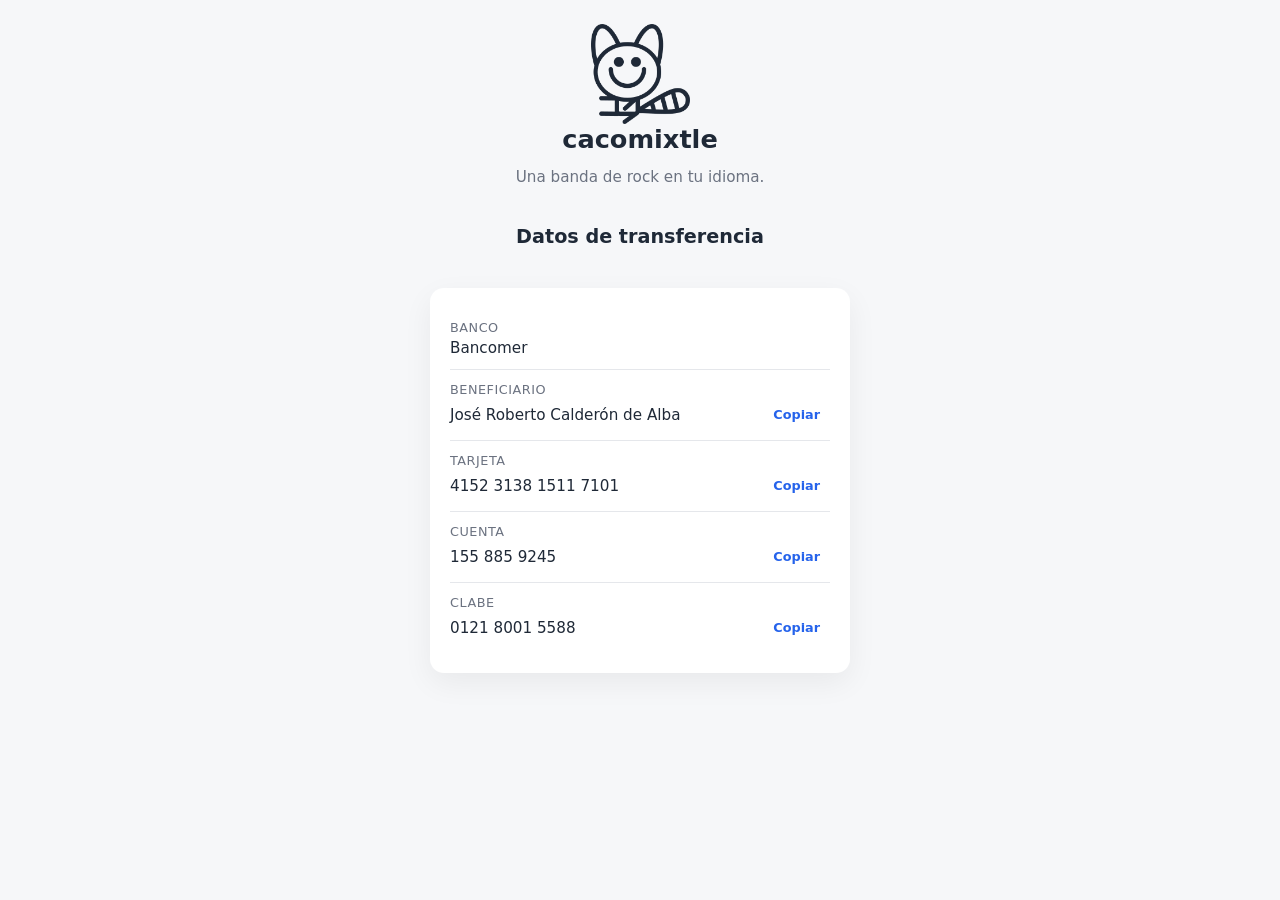
==== info-transferencia.html @ ca360dff "Primera versión de la página" ====
<!DOCTYPE html>
<html lang="es">
<head>
  <meta charset="UTF-8" />
  <meta name="viewport" content="width=device-width, initial-scale=1" />
  <title>Datos de Transferencia</title>
  <link rel="stylesheet" href="./style.css">
  <script src="./scripts/copy.js"  defer></script>
</head>

<body>
  <main>
    <header>
        <a href="">
            <div class="logo"></div>
            <h1>cacomixtle</h1>
        </a>
        <p>Una banda de rock en tu idioma.</p>
        <h2>Datos de transferencia</h2>
    </header>

    <section class="card">
      <div class="field">
        <span class="label">Banco</span>
        <div class="value">
          <span>Bancomer</span>
        </div>
      </div>

      <div class="field">
        <span class="label">Beneficiario</span>
        <div class="value">
          <span data-copy>José Roberto Calderón de Alba</span>
          <button class="copy-btn">Copiar</button>
        </div>
      </div>

      <div class="field">
        <span class="label">Tarjeta</span>
        <div class="value">
          <span data-copy>4152 3138 1511 7101</span>
          <button class="copy-btn">Copiar</button>
        </div>
      </div>

      <div class="field">
        <span class="label">Cuenta</span>
        <div class="value">
          <span data-copy>155 885 9245</span>
          <button class="copy-btn">Copiar</button>
        </div>
      </div>

      <div class="field">
        <span class="label">CLABE</span>
        <div class="value">
          <span data-copy>0121 8001 5588</span>
          <button class="copy-btn">Copiar</button>
        </div>
      </div>
    </section>
  </main>
</body>
</html>
---- style.css ----
@import url('https://fonts.googleapis.com/css2?family=Google+Sans:ital,opsz,wght@0,17..18,400..700;1,17..18,400..700&family=Lacquer&display=swap');

:root {
      --bg: #f6f7f9;
      --card: #ffffff;
      --text: #1f2937;
      --muted: #6b7280;
      --accent: #2563eb;
      --success: #16a34a;
      --radius: 14px;
    }

    * {
      box-sizing: border-box;
    }

    body {
      margin: 0;
      font-family: "Google Sans", system-ui, -apple-system, BlinkMacSystemFont, "Segoe UI",
        Roboto, Oxygen, Ubuntu, Cantarell, sans-serif;
      background-color: var(--bg);
      color: var(--text);
      display: flex;
      justify-content: center;
      padding: 24px;
    }

    main {
      width: 100%;
      max-width: 420px;
    }

    header {
      text-align: center;
      margin-bottom: 24px;
      display: flex;
      flex-direction: column;
      gap: 8px;
    }

    header h1 {
      margin: 0;
      font-size: 1.6rem;
      font-weight: 600;
    }

    h2 {
        font-size: 1.2rem;
    }

    header p {
      margin-top: 6px;
      color: var(--muted);
      font-size: 0.95rem;
    }

    .card, .card-btn {
      background-color: var(--card);
      border-radius: var(--radius);
      padding: 20px;
      box-shadow: 0 10px 30px rgba(0, 0, 0, 0.06);
    }

    .field {
      display: flex;
      flex-direction: column;
      gap: 4px;
      padding: 12px 0;
      border-bottom: 1px solid #e5e7eb;
    }

    .field:last-child {
      border-bottom: none;
    }

    .label {
      font-size: 0.8rem;
      color: var(--muted);
      text-transform: uppercase;
      letter-spacing: 0.04em;
    }

    .value {
      display: inline-flex;
      align-items: center;
      justify-content: space-between;
      gap: 12px;
      font-size: 0.95rem;
      font-weight: 500;
    }

    .copy-btn {
      background: none;
      border: none;
      padding: 6px 10px;
      border-radius: 8px;
      cursor: pointer;
      font-size: 0.8rem;
      color: var(--accent);
      transition: background-color 0.2s ease, color 0.2s ease;
    }

    .copy-btn:hover {
      background-color: #eff6ff;
    }

    .copied {
      color: var(--success);
    }

    @media (max-width: 360px) {
      .value {
        font-size: 0.85rem;
      }
    }

    .logo{
        height: 100px;

        background-image: url("./assets/logo_min_web_02.png");
        background-repeat: no-repeat;
        background-size: contain;
        background-position: center;
    }

    .social-links{
        display: flex;
        gap: 20px;
        justify-content: center;
        list-style: none;
        padding: 0;
    }

    .social-links img,
    .mail-link img
     {
        width: 32px;
        height: 32px;
        display: block;

        filter: invert(46%) sepia(7%) saturate(666%) hue-rotate(182deg) brightness(96%) contrast(97%);
    }

    .social-links img:hover{
        filter: invert(14%) sepia(36%) saturate(519%) hue-rotate(175deg) brightness(91%) contrast(94%);
    }

    .content-item {
        display: flex;
        align-items: center;
        gap: 16px;
        margin-top: 16px;
    }

    a {
        color: var(--text);
        text-decoration: none;
    }

    .card-title {
        font-weight: 600;
    }

    .sections-container {
        display: flex;
        flex-direction: column;
        gap: 16px;
    }

    button {
        border: none;
        font-family: "Google Sans", system-ui, -apple-system, BlinkMacSystemFont, "Segoe UI",
        Roboto, Oxygen, Ubuntu, Cantarell, sans-serif;
        font-size: 1rem;
        font-weight: 600;

        cursor: pointer;
    }

    button:hover{
        background-color: var(--text);
        color: var(--card)
    }
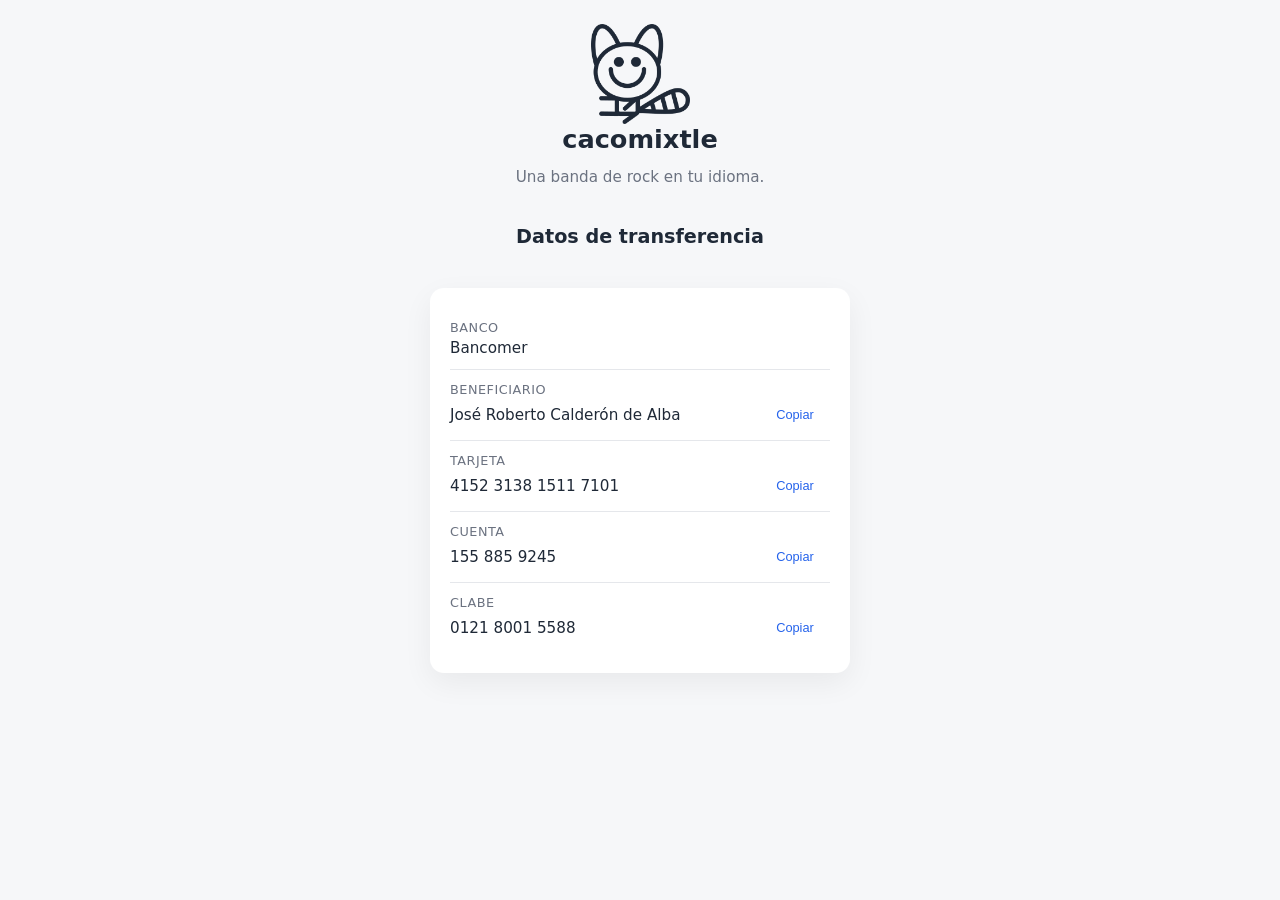
==== commit aeedadb8: "corrección de enlaces" ====
--- a/info-transferencia.html
+++ b/info-transferencia.html
@@ -11,7 +11,7 @@
 <body>
   <main>
     <header>
-        <a href="">
+        <a href="https://cacomixtle-band.github.io/">
             <div class="logo"></div>
             <h1>cacomixtle</h1>
         </a>
--- a/style.css
+++ b/style.css
@@ -90,6 +90,7 @@
     }
 
     .copy-btn {
+      width: 70px;
       background: none;
       border: none;
       padding: 6px 10px;
@@ -106,6 +107,10 @@
 
     .copied {
       color: var(--success);
+    }
+
+    button.copied {
+        font-weight: 600;
     }
 
     @media (max-width: 360px) {
@@ -167,18 +172,15 @@
         gap: 16px;
     }
 
-    button {
-        border: none;
-        font-family: "Google Sans", system-ui, -apple-system, BlinkMacSystemFont, "Segoe UI",
-        Roboto, Oxygen, Ubuntu, Cantarell, sans-serif;
-        font-size: 1rem;
-        font-weight: 600;
-
-        cursor: pointer;
+    .card-btn {
+      font-weight: 600;
+      text-align: center;
+      cursor: pointer;
     }
 
-    button:hover{
+    .card-btn:hover{
         background-color: var(--text);
         color: var(--card)
     }
 
+
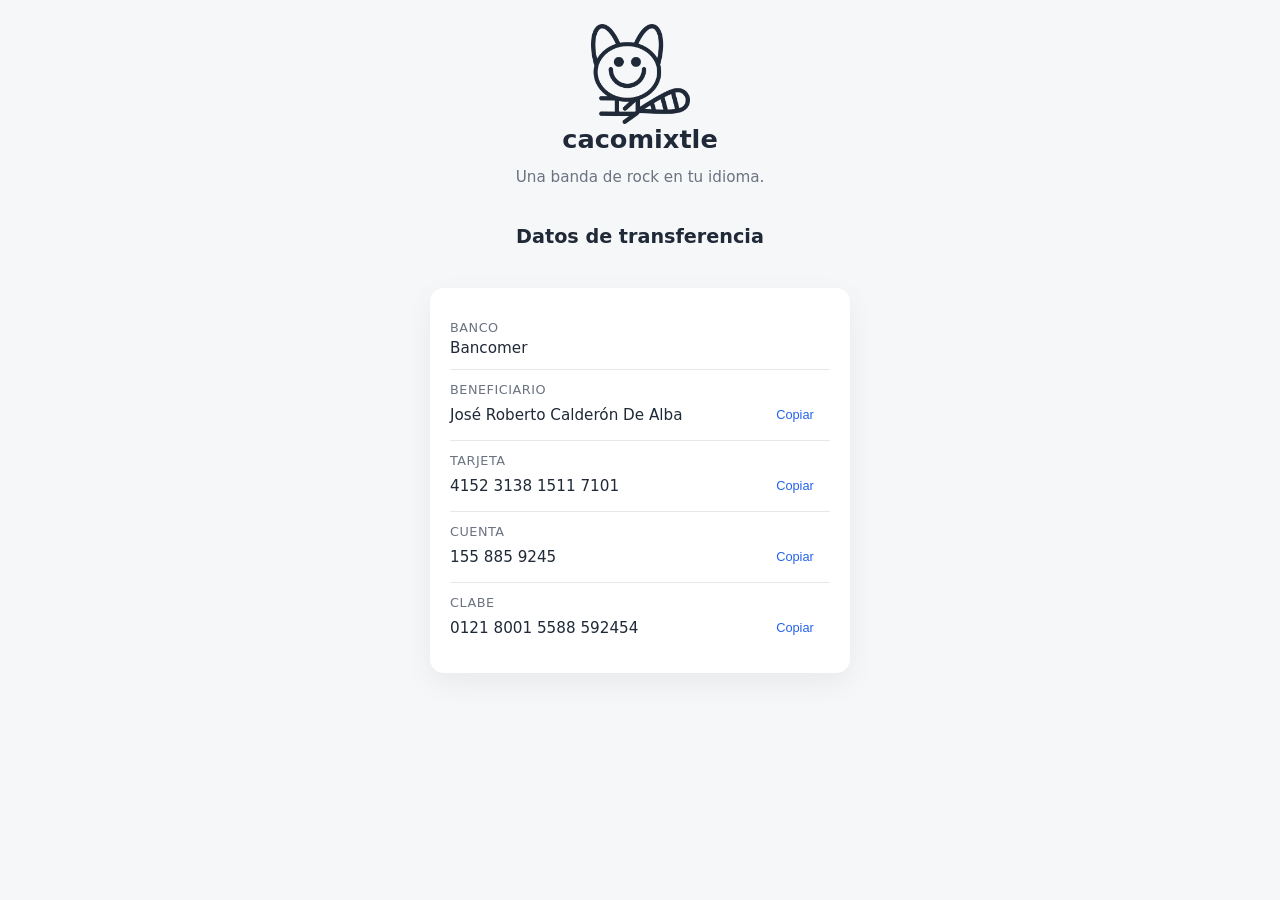
==== commit 09e44677: "se corrige clabe" ====
--- a/info-transferencia.html
+++ b/info-transferencia.html
@@ -11,7 +11,7 @@
 <body>
   <main>
     <header>
-        <a href="https://cacomixtle-band.github.io/">
+        <a href="https://cacomixtle-band.github.io/index">
             <div class="logo"></div>
             <h1>cacomixtle</h1>
         </a>
@@ -30,7 +30,7 @@
       <div class="field">
         <span class="label">Beneficiario</span>
         <div class="value">
-          <span data-copy>José Roberto Calderón de Alba</span>
+          <span data-copy>José Roberto Calderón De Alba</span>
           <button class="copy-btn">Copiar</button>
         </div>
       </div>
@@ -54,7 +54,7 @@
       <div class="field">
         <span class="label">CLABE</span>
         <div class="value">
-          <span data-copy>0121 8001 5588</span>
+          <span data-copy>0121 8001 5588 592454</span>
           <button class="copy-btn">Copiar</button>
         </div>
       </div>
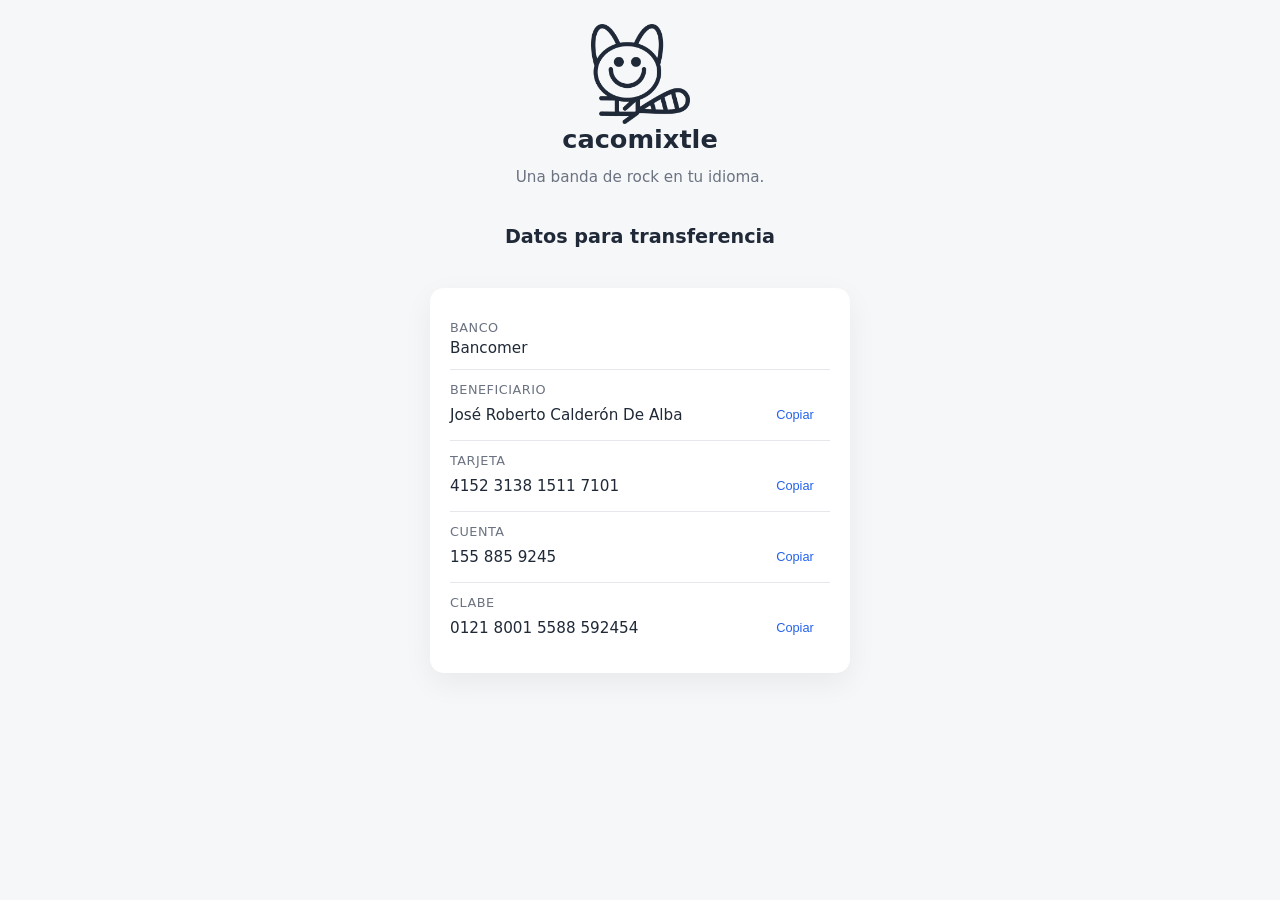
==== commit e9ce7a9f: "typo" ====
--- a/info-transferencia.html
+++ b/info-transferencia.html
@@ -16,7 +16,7 @@
             <h1>cacomixtle</h1>
         </a>
         <p>Una banda de rock en tu idioma.</p>
-        <h2>Datos de transferencia</h2>
+        <h2>Datos para transferencia</h2>
     </header>
 
     <section class="card">
